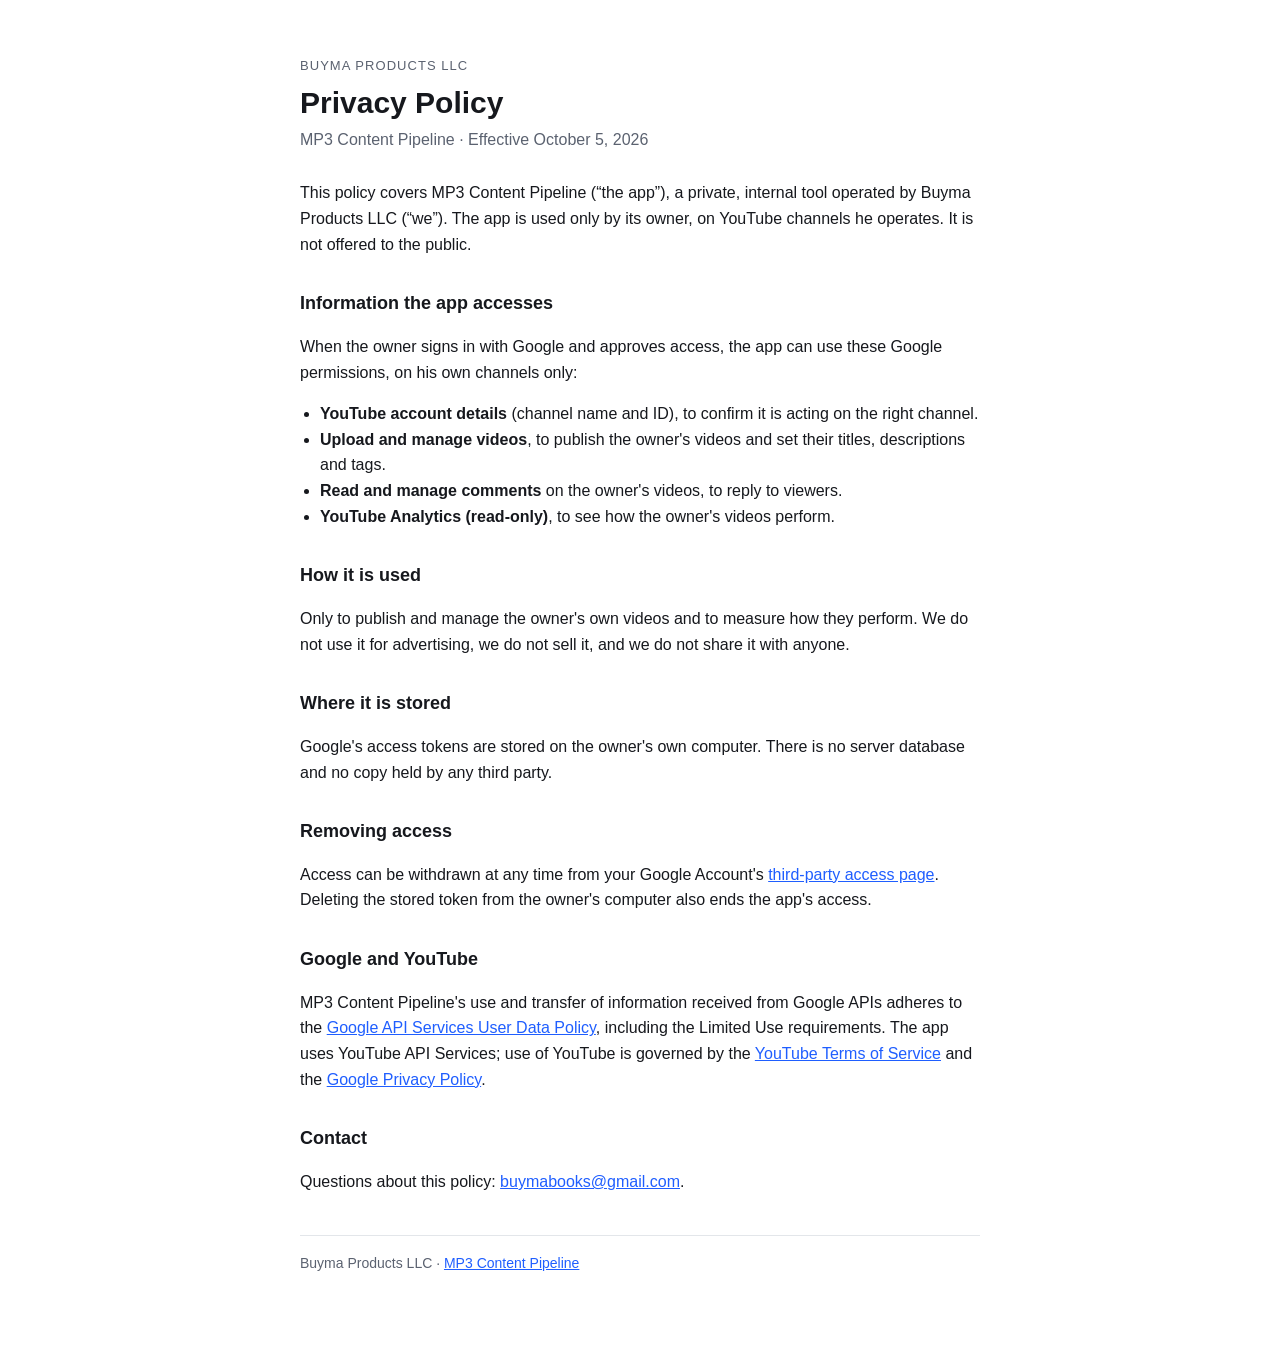
==== privacy/index.html @ ffdea794 "buymaproducts.com on GitHub Pages: holding homepage (the current Wix site, framed), /youtube and /pr" ====
<!doctype html>
<html lang="en">
<head>
<meta charset="utf-8">
<meta name="viewport" content="width=device-width, initial-scale=1">
<title>Privacy Policy · MP3 Content Pipeline · Buyma Products LLC</title>
<meta name="description" content="Privacy policy for MP3 Content Pipeline, a private internal tool operated by Buyma Products LLC.">
<link rel="stylesheet" href="/style.css">
</head>
<body>
<main>
  <div class="brand">Buyma Products LLC</div>
  <h1>Privacy Policy</h1>
  <p class="sub">MP3 Content Pipeline · Effective October 5, 2026</p>

  <p>This policy covers MP3 Content Pipeline (“the app”), a private, internal tool operated by Buyma Products LLC (“we”). The app is used only by its owner, on YouTube channels he operates. It is not offered to the public.</p>

  <h2>Information the app accesses</h2>
  <p>When the owner signs in with Google and approves access, the app can use these Google permissions, on his own channels only:</p>
  <ul>
    <li><strong>YouTube account details</strong> (channel name and ID), to confirm it is acting on the right channel.</li>
    <li><strong>Upload and manage videos</strong>, to publish the owner's videos and set their titles, descriptions and tags.</li>
    <li><strong>Read and manage comments</strong> on the owner's videos, to reply to viewers.</li>
    <li><strong>YouTube Analytics (read-only)</strong>, to see how the owner's videos perform.</li>
  </ul>

  <h2>How it is used</h2>
  <p>Only to publish and manage the owner's own videos and to measure how they perform. We do not use it for advertising, we do not sell it, and we do not share it with anyone.</p>

  <h2>Where it is stored</h2>
  <p>Google's access tokens are stored on the owner's own computer. There is no server database and no copy held by any third party.</p>

  <h2>Removing access</h2>
  <p>Access can be withdrawn at any time from your Google Account's <a href="https://myaccount.google.com/permissions">third-party access page</a>. Deleting the stored token from the owner's computer also ends the app's access.</p>

  <h2>Google and YouTube</h2>
  <p>MP3 Content Pipeline's use and transfer of information received from Google APIs adheres to the <a href="https://developers.google.com/terms/api-services-user-data-policy">Google API Services User Data Policy</a>, including the Limited Use requirements. The app uses YouTube API Services; use of YouTube is governed by the <a href="https://www.youtube.com/t/terms">YouTube Terms of Service</a> and the <a href="https://policies.google.com/privacy">Google Privacy Policy</a>.</p>

  <h2>Contact</h2>
  <p>Questions about this policy: <a href="mailto:buymabooks@gmail.com">buymabooks@gmail.com</a>.</p>

  <footer>Buyma Products LLC · <a href="/youtube/">MP3 Content Pipeline</a></footer>
</main>
</body>
</html>
---- style.css ----
:root{--ink:#16181d;--muted:#5b6270;--line:#e3e6ea;--bg:#ffffff;--accent:#1f5eff}
@media (prefers-color-scheme:dark){:root{--ink:#eceef2;--muted:#a3a9b5;--line:#2a2f37;--bg:#111317;--accent:#7aa2ff}}
*{box-sizing:border-box}
body{margin:0;background:var(--bg);color:var(--ink);font:16px/1.6 -apple-system,BlinkMacSystemFont,"Segoe UI",Roboto,Helvetica,Arial,sans-serif}
main{max-width:720px;margin:0 auto;padding:56px 20px 72px}
.brand{font-size:13px;letter-spacing:.08em;text-transform:uppercase;color:var(--muted)}
h1{font-size:30px;line-height:1.2;margin:8px 0 6px}
h2{font-size:18px;margin:32px 0 6px}
p,li{color:var(--ink)}
.sub{color:var(--muted);margin:0 0 28px}
ul{padding-left:20px}
a{color:var(--accent)}
footer{border-top:1px solid var(--line);margin-top:40px;padding-top:16px;font-size:14px;color:var(--muted)}
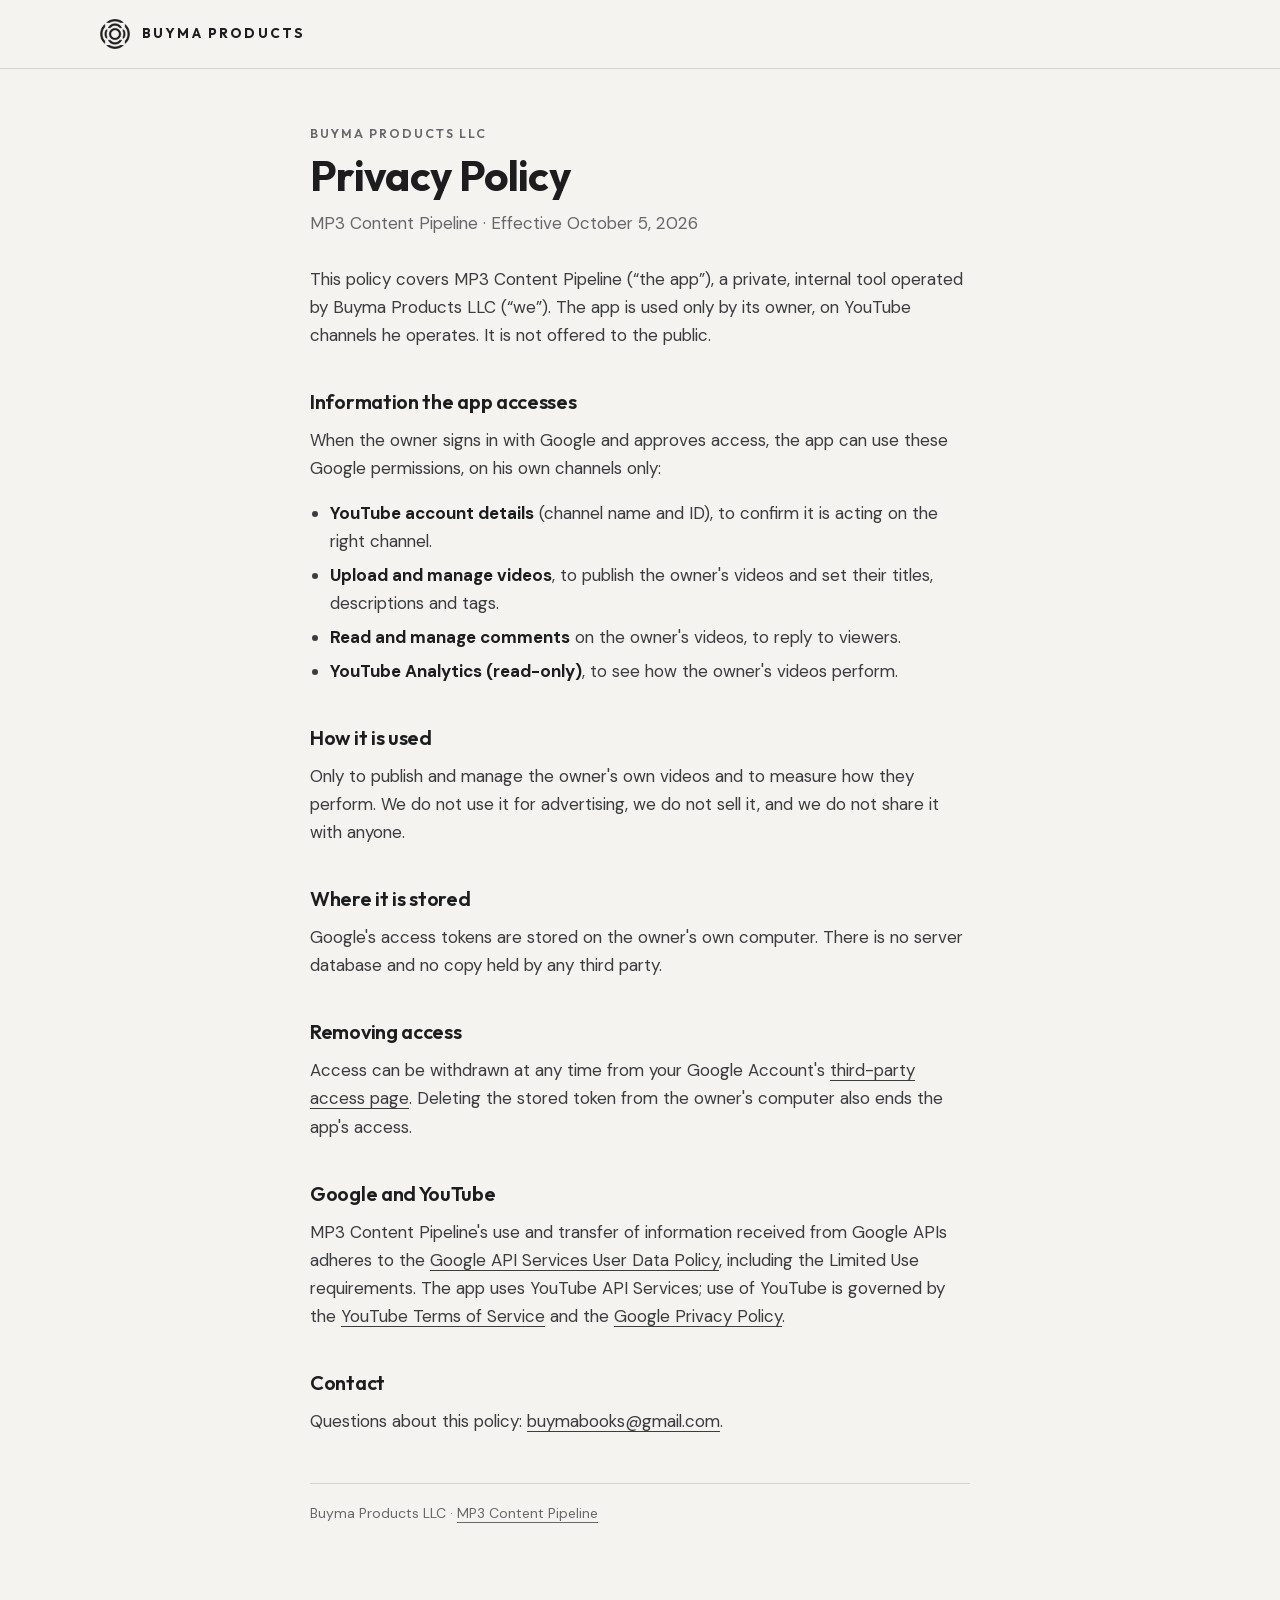
==== commit 317c4941: "New buymaproducts.com: replace the framed Wix/LegalZoom page with our own site Charcoal and paper de" ====
--- a/privacy/index.html
+++ b/privacy/index.html
@@ -5,11 +5,19 @@
 <meta name="viewport" content="width=device-width, initial-scale=1">
 <title>Privacy Policy · MP3 Content Pipeline · Buyma Products LLC</title>
 <meta name="description" content="Privacy policy for MP3 Content Pipeline, a private internal tool operated by Buyma Products LLC.">
+<link rel="icon" href="/favicon.ico" sizes="any">
+<link rel="icon" type="image/png" sizes="32x32" href="/assets/favicon-32.png">
+<link rel="apple-touch-icon" href="/assets/apple-touch-icon.png">
 <link rel="stylesheet" href="/style.css">
 </head>
 <body>
-<main>
-  <div class="brand">Buyma Products LLC</div>
+<header class="doc-top">
+  <div class="wrap">
+    <a class="brand" href="/" aria-label="Buyma Products, home"><img class="mark-light" src="/assets/mark-ink.png" alt="" width="30" height="30"><img class="mark-dark" src="/assets/mark-white.png" alt="" width="30" height="30">Buyma Products</a>
+  </div>
+</header>
+<main class="doc">
+  <div class="brand-line">Buyma Products LLC</div>
   <h1>Privacy Policy</h1>
   <p class="sub">MP3 Content Pipeline · Effective October 5, 2026</p>
 
--- a/style.css
+++ b/style.css
@@ -1,13 +1,189 @@
-:root{--ink:#16181d;--muted:#5b6270;--line:#e3e6ea;--bg:#ffffff;--accent:#1f5eff}
-@media (prefers-color-scheme:dark){:root{--ink:#eceef2;--muted:#a3a9b5;--line:#2a2f37;--bg:#111317;--accent:#7aa2ff}}
-*{box-sizing:border-box}
-body{margin:0;background:var(--bg);color:var(--ink);font:16px/1.6 -apple-system,BlinkMacSystemFont,"Segoe UI",Roboto,Helvetica,Arial,sans-serif}
-main{max-width:720px;margin:0 auto;padding:56px 20px 72px}
-.brand{font-size:13px;letter-spacing:.08em;text-transform:uppercase;color:var(--muted)}
-h1{font-size:30px;line-height:1.2;margin:8px 0 6px}
-h2{font-size:18px;margin:32px 0 6px}
-p,li{color:var(--ink)}
-.sub{color:var(--muted);margin:0 0 28px}
-ul{padding-left:20px}
-a{color:var(--accent)}
-footer{border-top:1px solid var(--line);margin-top:40px;padding-top:16px;font-size:14px;color:var(--muted)}
+/* Buyma Products LLC: one stylesheet for every page on buymaproducts.com.
+   Charcoal and paper, from the banner and ring logo. Fonts are served from this site (no third-party requests). */
+@font-face{font-family:'DM Sans';font-style:italic;font-weight:400;font-display:swap;src:url(/assets/fonts/DMSans-italic.woff2) format('woff2');unicode-range:U+0000-00FF, U+0131, U+0152-0153, U+02BB-02BC, U+02C6, U+02DA, U+02DC, U+0304, U+0308, U+0329, U+2000-206F, U+20AC, U+2122, U+2191, U+2193, U+2212, U+2215, U+FEFF, U+FFFD}
+@font-face{font-family:'DM Sans';font-style:normal;font-weight:300 700;font-display:swap;src:url(/assets/fonts/DMSans-normal.woff2) format('woff2');unicode-range:U+0000-00FF, U+0131, U+0152-0153, U+02BB-02BC, U+02C6, U+02DA, U+02DC, U+0304, U+0308, U+0329, U+2000-206F, U+20AC, U+2122, U+2191, U+2193, U+2212, U+2215, U+FEFF, U+FFFD}
+@font-face{font-family:'Outfit';font-style:normal;font-weight:300 800;font-display:swap;src:url(/assets/fonts/Outfit-normal.woff2) format('woff2');unicode-range:U+0000-00FF, U+0131, U+0152-0153, U+02BB-02BC, U+02C6, U+02DA, U+02DC, U+0304, U+0308, U+0329, U+2000-206F, U+20AC, U+2122, U+2191, U+2193, U+2212, U+2215, U+FEFF, U+FFFD}
+
+:root{
+  --paper:#f4f3ef; --paper-2:#ebe9e3;
+  --ink:#1d1d1f; --text:#3c3c40; --muted:#67676c; --rule:#d6d3cb;
+  --char:#262628; --char-2:#363639; --char-3:#4a4a4e;
+  --on-dark:#f2f1ed; --on-dark-2:#b4b3af; --on-dark-rule:rgba(255,255,255,.15);
+  --star:#e2a03f;
+  --display:"Outfit",ui-sans-serif,-apple-system,"Segoe UI",Helvetica,Arial,sans-serif;
+  --body:"DM Sans",ui-sans-serif,-apple-system,"Segoe UI",Helvetica,Arial,sans-serif;
+  --max:1160px; --gutter:clamp(20px,4vw,40px);
+  color-scheme:light;
+}
+@media (prefers-color-scheme:dark){
+  :root{
+    --paper:#151517; --paper-2:#1b1b1e;
+    --ink:#f2f1ed; --text:#cfcdc8; --muted:#9b9ba0; --rule:#2e2e32;
+    --char:#0f0f11; --char-2:#1c1c1f; --char-3:#2a2a2e;
+    color-scheme:dark;
+  }
+}
+
+*,*::before,*::after{box-sizing:border-box}
+html{-webkit-text-size-adjust:100%;scroll-behavior:smooth}
+@media (prefers-reduced-motion:reduce){html{scroll-behavior:auto}*{transition:none!important}}
+body{margin:0;background:var(--paper);color:var(--text);font:400 17px/1.65 var(--body);
+  -webkit-font-smoothing:antialiased;text-rendering:optimizeLegibility}
+img{max-width:100%;height:auto;display:block}
+a{color:inherit;text-decoration:underline;text-decoration-thickness:1px;text-underline-offset:4px}
+a:hover{text-decoration-thickness:2px}
+:focus-visible{outline:2px solid currentColor;outline-offset:4px}
+h1,h2,h3{font-family:var(--display);color:var(--ink);font-weight:700;letter-spacing:-.015em;margin:0}
+p{margin:0}
+h1,.statement,.feature blockquote{text-wrap:balance}
+.wrap{max-width:var(--max);margin:0 auto;padding:0 var(--gutter)}
+.skip{position:absolute;left:-9999px;top:0}
+.skip:focus{left:16px;top:12px;z-index:20;background:#fff;color:#1d1d1f;padding:10px 14px}
+.label{font:600 12.5px/1.3 var(--display);letter-spacing:.16em;text-transform:uppercase;color:var(--muted)}
+.stars{color:var(--star);letter-spacing:2px}
+
+/* buttons: square, quiet, uppercase */
+.btn{display:inline-flex;align-items:center;justify-content:center;gap:10px;padding:15px 22px;border:1.5px solid transparent;
+  font:600 13.5px/1 var(--display);letter-spacing:.12em;text-transform:uppercase;text-decoration:none;transition:background .15s,border-color .15s,color .15s}
+.btn-light{background:var(--on-dark);color:#1d1d1f}
+.btn-light:hover{background:#fff}
+.btn-line{border-color:rgba(255,255,255,.45);color:var(--on-dark)}
+.btn-line:hover{border-color:#fff}
+.btn-ink{background:var(--ink);color:var(--paper)}
+
+/* hero: the banner, extended */
+.hero{position:relative;overflow:hidden;color:var(--on-dark);background:linear-gradient(105deg,var(--char) 0%,var(--char-2) 58%,var(--char-3) 100%)}
+.hero::after{content:"";position:absolute;right:-12vw;top:44%;width:min(64vw,780px);aspect-ratio:1;transform:translateY(-50%);
+  background:url(/assets/mark-white.png) center/contain no-repeat;opacity:.045;pointer-events:none}
+.topbar{position:relative;z-index:2;display:flex;align-items:center;justify-content:space-between;gap:20px;padding:22px 0}
+.brand{display:inline-flex;align-items:center;gap:12px;color:var(--on-dark);text-decoration:none;
+  font:700 13.5px/1 var(--display);letter-spacing:.16em;text-transform:uppercase;white-space:nowrap}
+.brand img{width:30px;height:30px}
+.menu{display:flex;gap:30px}
+.menu a{color:var(--on-dark-2);text-decoration:none;font:500 13px/1 var(--display);letter-spacing:.14em;text-transform:uppercase}
+.menu a:hover{color:var(--on-dark)}
+.hero-body{position:relative;z-index:1;padding:clamp(44px,8vw,100px) 0 clamp(44px,6vw,76px)}
+.lockup{width:min(680px,100%);margin-bottom:clamp(34px,5.5vw,60px)}
+.hero h1{color:var(--on-dark);font-size:clamp(36px,5.6vw,66px);line-height:1.03;max-width:12.5em}
+.hero .lead{color:var(--on-dark-2);font-size:clamp(17px,1.7vw,19px);max-width:35em;margin-top:22px}
+.cta{display:flex;flex-wrap:wrap;gap:14px;margin-top:34px}
+.facts-row{position:relative;z-index:1;display:grid;grid-template-columns:repeat(3,1fr);border-top:1px solid var(--on-dark-rule)}
+.fact{padding:26px 24px 32px 0}
+.fact+.fact{padding-left:24px;border-left:1px solid var(--on-dark-rule)}
+.fact b{display:block;font:700 34px/1 var(--display);color:var(--on-dark);letter-spacing:-.01em}
+.fact b .stars{font-size:26px;letter-spacing:0;margin-left:4px}
+.fact>span{display:block;margin-top:9px;color:var(--on-dark-2);font-size:15px;line-height:1.45}
+
+/* sections: a label column and a content column, ruled like a catalog */
+.sec{padding:clamp(64px,9vw,118px) 0}
+.sec+.sec{border-top:1px solid var(--rule)}
+.sec.alt{background:var(--paper-2)}
+.sec-grid{display:grid;grid-template-columns:minmax(140px,1fr) 3fr;gap:clamp(22px,4vw,64px)}
+.sec-head .num{display:block;font:300 15px/1 var(--display);letter-spacing:.1em;color:var(--muted);margin-bottom:12px}
+.sec-head h2{font:600 12.5px/1.3 var(--display);letter-spacing:.16em;text-transform:uppercase;color:var(--ink)}
+.statement{font:600 clamp(28px,3.7vw,48px)/1.1 var(--display);color:var(--ink);letter-spacing:-.022em;max-width:17em}
+.prose{display:grid;grid-template-columns:1fr 1fr;gap:clamp(20px,3vw,40px);margin-top:34px;font-size:18px;color:var(--text)}
+.ruled{display:grid;gap:0 clamp(20px,3vw,36px)}
+.ruled>*{border-top:1px solid var(--rule);padding-top:22px}
+.ruled h3{font-size:20px;font-weight:600}
+.ruled p{margin-top:8px;font-size:15.5px}
+.values{grid-template-columns:repeat(3,1fr);margin-top:56px}
+.catalog{grid-template-columns:1fr 1fr;row-gap:44px}
+.catalog h3{font-size:clamp(22px,2.4vw,28px)}
+.catalog p{font-size:16.5px;max-width:28em}
+
+/* process band */
+.band{background:linear-gradient(105deg,var(--char),var(--char-2));color:var(--on-dark)}
+.sec.band+.sec{border-top:0}
+.band .sec-head .num{color:var(--on-dark-2)}
+.band .sec-head h2,.band h3,.band .statement{color:var(--on-dark)}
+.steps{grid-template-columns:repeat(4,1fr);counter-reset:step;margin-top:46px}
+.band .ruled>*{border-top-color:var(--on-dark-rule)}
+.steps>div::before{counter-increment:step;content:"0" counter(step);display:block;font:300 42px/1 var(--display);color:rgba(255,255,255,.34);margin-bottom:20px}
+.steps p{color:var(--on-dark-2)}
+
+/* where to buy */
+.markets{display:flex;flex-wrap:wrap;align-items:baseline;gap:4px 30px;font:600 clamp(26px,3.7vw,46px)/1.3 var(--display);letter-spacing:-.015em}
+.markets>*{color:var(--muted);text-decoration:none}
+.markets a{color:var(--ink)}
+.markets a:hover{text-decoration:underline;text-decoration-thickness:2px}
+.markets .arr{font-size:.5em;vertical-align:.5em;margin-left:6px;font-weight:400}
+.markets sup{font:600 12px/1 var(--display);letter-spacing:.14em;color:var(--muted);margin-left:8px;vertical-align:.9em}
+.note{margin-top:22px;color:var(--muted);font-size:15.5px}
+
+/* reviews */
+.reviews-top{display:grid;grid-template-columns:1fr 2.1fr;gap:clamp(24px,4vw,56px);align-items:end}
+.score b{display:block;font:700 clamp(62px,8vw,98px)/.9 var(--display);color:var(--ink);letter-spacing:-.035em}
+.score .stars{display:block;font-size:20px;letter-spacing:4px;margin:14px 0 6px}
+.score small{display:block;color:var(--muted);font-size:15px}
+.feature{margin:0}
+.feature blockquote{margin:0;font:500 clamp(24px,2.9vw,36px)/1.22 var(--display);color:var(--ink);letter-spacing:-.012em}
+.feature figcaption{margin-top:16px;color:var(--muted);font-size:15px}
+.quotes{grid-template-columns:repeat(5,1fr);margin-top:52px}
+.span-all{grid-column:1/-1}
+.quotes figure{margin:0}
+.quotes .stars{font-size:13px}
+.quotes blockquote{margin:10px 0 0;color:var(--ink);font-size:15.5px;line-height:1.5}
+.quotes figcaption{margin-top:12px;color:var(--muted);font-size:13.5px}
+.more-line{margin-top:40px;color:var(--muted);font-size:15px}
+.more{margin-left:10px;font:600 13.5px/1 var(--display);letter-spacing:.12em;text-transform:uppercase;color:var(--ink)}
+
+/* company: the closing band */
+.company{position:relative;overflow:hidden;background:linear-gradient(105deg,var(--char),var(--char-2) 70%,var(--char-3));color:var(--on-dark)}
+.company::after{content:"";position:absolute;right:-9vw;bottom:-22%;width:min(48vw,560px);aspect-ratio:1;
+  background:url(/assets/mark-white.png) center/contain no-repeat;opacity:.05;pointer-events:none}
+.company .sec-head .num{color:var(--on-dark-2)}
+.company .sec-head h2,.company h3{color:var(--on-dark)}
+.company-grid{position:relative;z-index:1;display:grid;grid-template-columns:1.05fr 1fr;gap:clamp(28px,4vw,56px)}
+.facts{margin:0;display:grid;grid-template-columns:max-content 1fr;gap:16px 36px}
+.facts dt{font:600 12px/1.9 var(--display);letter-spacing:.16em;text-transform:uppercase;color:var(--on-dark-2)}
+.facts dd{margin:0;color:var(--on-dark)}
+.partner{border:1px solid var(--on-dark-rule);padding:clamp(24px,3vw,34px)}
+.partner h3{font-size:24px;font-weight:600;line-height:1.2}
+.partner p{color:var(--on-dark-2);margin:12px 0 26px}
+
+/* footer */
+.foot{background:var(--char);color:var(--on-dark-2);border-top:1px solid var(--on-dark-rule);padding:28px 0;font-size:14px}
+.foot .wrap{display:flex;flex-wrap:wrap;align-items:center;justify-content:space-between;gap:14px 28px}
+.foot img{height:22px;width:auto}
+.foot a{color:var(--on-dark-2)}
+.foot a:hover{color:var(--on-dark)}
+
+/* document pages: /youtube, /privacy, 404 */
+.doc-top{border-bottom:1px solid var(--rule)}
+.doc-top .wrap{display:flex;align-items:center;min-height:68px}
+.doc-top .brand{color:var(--ink)}
+.doc{max-width:740px;margin:0 auto;padding:56px var(--gutter) 80px}
+.doc .brand-line{font:600 12.5px/1.3 var(--display);letter-spacing:.16em;text-transform:uppercase;color:var(--muted)}
+.doc h1{font-size:clamp(30px,4.4vw,42px);line-height:1.08;margin:12px 0 10px}
+.doc h2{font-size:20px;font-weight:600;margin:36px 0 8px}
+.doc .sub{color:var(--muted);margin:0 0 28px}
+.doc p+p{margin-top:14px}
+.doc ul{padding-left:20px}
+.doc li+li{margin-top:6px}
+.doc strong{color:var(--ink)}
+.doc footer{border-top:1px solid var(--rule);margin-top:48px;padding-top:18px;font-size:14px;color:var(--muted)}
+.mark-dark{display:none}
+@media (prefers-color-scheme:dark){.mark-light{display:none}.mark-dark{display:block}}
+
+@media (max-width:960px){
+  .sec-grid,.reviews-top,.company-grid,.prose{grid-template-columns:1fr}
+  .steps{grid-template-columns:1fr 1fr;row-gap:40px}
+  .quotes{grid-template-columns:1fr 1fr;row-gap:30px}
+  .menu{gap:20px}
+}
+@media (max-width:640px){
+  body{font-size:16.5px}
+  .menu a.opt{display:none}
+  .topbar .brand-name{display:none}
+  .menu{gap:22px}
+  .facts-row{grid-template-columns:1fr}
+  .fact{padding:20px 0}
+  .fact+.fact{padding-left:0;border-left:0;border-top:1px solid var(--on-dark-rule)}
+  .values,.catalog,.steps,.quotes{grid-template-columns:1fr}
+  .values,.catalog{row-gap:32px}
+  .cta .btn{flex:1 1 100%}
+  .facts{grid-template-columns:1fr;gap:2px}
+  .facts dd{margin-bottom:14px}
+  .hero::after{right:-40vw;width:110vw;top:30%}
+}
